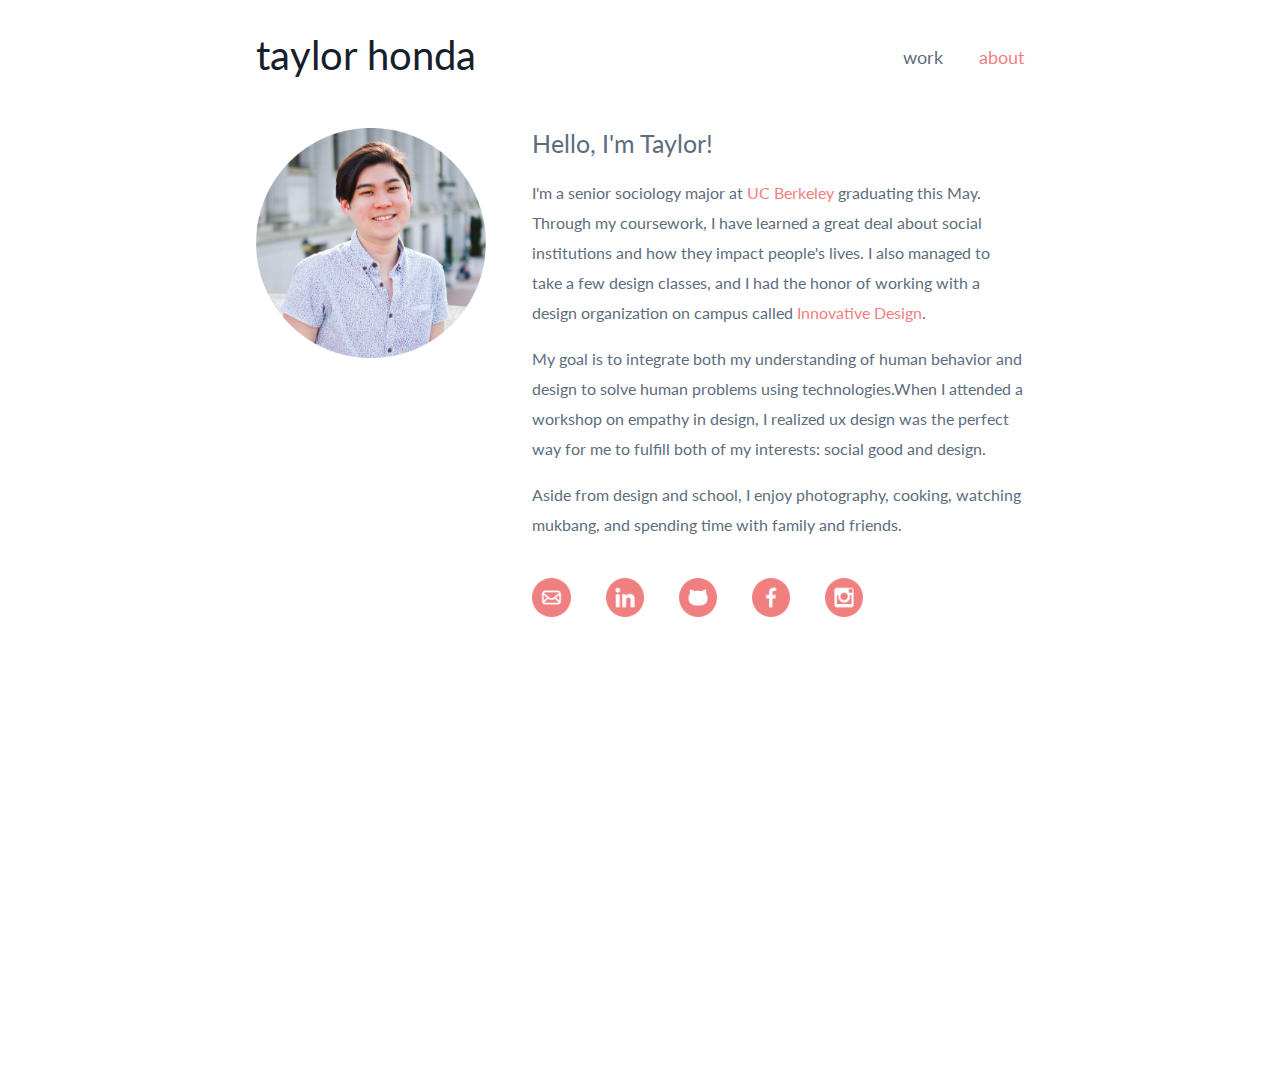
==== about.html @ 9b148572 "Responsiveness" ====
<!DOCTYPE html>
<html>
	<head>
		<title>Taylor Honda</title>
		<link href="https://fonts.googleapis.com/css?family=Lato" rel="stylesheet">
		<link rel="stylesheet" href="assets/css/style.css">
		<link rel="stylesheet" href="assets/css/material-scrolltop.css">
		<script type="text/javascript" src="https://ajax.googleapis.com/ajax/libs/jquery/3.2.1/jquery.min.js"></script>
		<script type="text/javascript" src="assets/js/material-scrolltop.js"></script>
		<script type="text/javascript" src="assets/js/script.js"></script>
		<link rel='shortcut icon' href='assets/img/favicon.png' type='image/x-icon'/ >
		<meta name="title" content="Taylor Honda" />
		<meta name="description" content="Design Portfolio" />
		<meta property='og:image' content='http://taylorhonda.github.io/assets/img/me.jpg'/>
		<meta name="viewport" content="width=device-width, initial-scale=1, shrink-to-fit=no">
	</head>

	<body>
		<div id="navbar">
			<div id="nav">
				<nav>
					<a id="title" href="index.html">
						taylor honda
					</a>
					<div class="pages">
						<a id="uiux" href="index.html">work</font>
						</a>
						<a id="about" href="about.html">
							<font color="#F08080">
							about
						</a>
					</div>
				</nav>
			</div>
		</div>

		<div class="container">
			<div class="content">
				<div id="block">
					<img id="me" src="assets/img/profilepic.png">
				</div>
				<div id="aboutme">
					<div id="bodytext"><h class="name">Hello, I'm Taylor!</h></div>

					<div id="bodytext"><p>I'm a senior sociology major at <a class="links" href="http://www.berkeley.edu/">UC Berkeley</a> graduating this May. Through my coursework, I have learned a great deal about social institutions and how they impact people's lives. I also managed to take a few design classes, and I had the honor of working with a design organization on campus called <a class="links" href="http://www.innovativedesign.club/">Innovative Design</a>.</p>

					<p>My goal is to integrate both my understanding of human behavior and design to solve human problems using technologies.When I attended a workshop on empathy in design, I realized ux design was the perfect way for me to fulfill both of my interests: social good and design.</p>

					<p>Aside from design and school, I enjoy photography, cooking, watching mukbang, and spending time with family and friends.</p>
					</div>
					<div class="socialmedia">
						<a href="mailto:taylorhonda@berkeley.edu"><img class="link" id="email" src="assets/img/email.png"></a>
						<a href="https://www.linkedin.com/in/taylorhonda/"><img class="link" id="linkedin" src="assets/img/linkedin.png"></a>
						<a href="https://github.com/taylorhonda"><img class="link" id="github" src="assets/img/github.png"></a>
						<a href="https://www.facebook.com/taylorhonda"><img class="link" id="facebook" src="assets/img/facebook.png"></a>
						<a href="https://www.instagram.com/taylor_toyota/"><img class="link" id="instagram" src="assets/img/instagram.png"></a>
					</div>
				</div>
			</div>
		</div>
		

	</body>
</html>
---- assets/css/style.css ----
body {
	margin: 0;
	padding: 0;
	font-family: 'Lato', sans-serif;
	background-color: white;
}

#navbar {
	position: fixed;
	width: 100%;
	height: 10%;
	text-align: center;
	z-index: 5;
}

#navbar #nav {
	height: 120%;
	margin-bottom: 1%;
	background-color: rgba(255, 255, 255, 1);
}

nav {
	display: inline-block;
	text-align: left;
	width: 60%;
	margin: 0 auto;
}

#title {
	padding-top: 4%;
	font-size: 40px;
	font-family: 'Lato', sans-serif;
	text-decoration: none;
	color: #17202A;
	-webkit-transition: 0.4s;
	-moz-transition: 0.4s;
	-ms-transition: 0.4s;
	transition: 0.4s;
	font-weight: 400;
	float: left;

}

#title:hover {
	opacity: 0.4;
}

.pages {
	font-size: 18px;
	text-align: right;	
	padding-top: 6%;

}

.pages #uiux, #graphicdesign, #photos, #about {
	margin-left: 4%;
	text-decoration: none;
	color: #5D6D7E;
	-webkit-transition: 0.4s;
	-moz-transition: 0.4s;
	-ms-transition: 0.4s;
	transition: 0.4s;

}

#uiux:hover, #graphicdesign:hover, #photos:hover, #about:hover {
	opacity: 0.4;
}

.container {
	padding-top: 12%;
	width: 60%;
	margin: 0 auto;	
}

.content {
	width: 100%;
	display: block;
}

#bio-short {
	margin: 0 auto;
	margin-bottom: 7%;
	text-align: left;
	text-decoration: none;
	font-size: 18px;
	font-weight: 300;

}

.links {
	text-decoration: none;
	color: #F08080;

}
.back-to-all {
	text-decoration: none;
	color: #F08080;
	padding-bottom: 50px;
	font-size: 20px;

}


#work {
	margin: 0 auto;
	position: relative;
}

.box {
	position: relative;
	width: 100%;
}

.ux {
	width: 100%;
	margin-bottom: 2%;
	position: relative;
}

.overlay {
	position: absolute;
	top: 0;
	bottom: 0;
	left: 0;
	right: 0;
	height: 100%;
	width: 100%;
	opacity: 0;
	-webkit-transition: 0.4s;
	-moz-transition: 0.4s;
	-ms-transition: 0.4s;
	transition: 0.4s;
	background-color: white;
	cursor: pointer
}

.box:hover .overlay {
	opacity: 0.75;
}

.overlay-two {
	position: absolute;
	top: 0;
	bottom: 0;
	left: 0;
	right: 0;
	height: 100%;
	width: 100%;
	opacity: 0;
	-webkit-transition: 0.4s;
	-moz-transition: 0.4s;
	-ms-transition: 0.4s;
	transition: 0.4s;
	background-color: white;
	cursor: pointer;
}

.box:hover .overlay-two {
	opacity: 0.4;

}

.description {
	font-size: 30px;
	color: #17202A;
	position: absolute;
	text-align: center;
	bottom: 0;
	width: 100%;
	height: 10%;
	margin: 0 auto;
	top: 44%;
	text-decoration: none;
	visibility: hidden;

}

.box:hover .description {
	visibility: visible;
	-webkit-transition: 0.4s;
	-moz-transition: 0.4s;
	-ms-transition: 0.4s;
	transition: 0.4s;

}

/*photos page*/

/*
.column {
	width: 49.5%;
	float: left;
}

#column-one {
	padding-right: 1%;

}

.photo {
	width: 100%;
	padding-bottom: 1%;

}

.photo:hover {
	opacity: 50%;
}

.overlay2 {
	position: absolute;
	top: 0;
	bottom: 0;
	left: 0;
	right: 0;
	height: 100%;
	width: 100%;
	opacity: 0;
	-webkit-transition: 0.4s;
	-moz-transition: 0.4s;
	-ms-transition: 0.4s;
	transition: 0.4s;
	background-color: white;
	cursor: pointer


}

*/

.box:hover .overlay2 {
	opacity: 0.75;

}



#block {
	width: 30%;
	height: 100vh;
	float: left;
	padding-right: 6%;

}

.name {
	font-size: 25px;
}

#me {
	width: 100%

}

#aboutme {
	width: 100%;


}

#bodytext {
	color: #5D6D7E;
	line-height: 30px;
	font-size: 16px;

}
.element {
	padding-top: 1%;
	width: 60%;
	margin: 0 auto;	
}

.socialmedia {
	margin-top: 5%;
	margin-bottom: 3%;

}
.link#email, #linkedin, #github, #instagram, #facebook {
	width: 5%;
	margin-right: 4%;
	-webkit-transition: 0.4s;
	-moz-transition: 0.4s;
	-ms-transition: 0.4s;
	transition: 0.4s;

}

#email:hover, #linkedin:hover, #github:hover, #instagram:hover, #facebook:hover {
	opacity: 0.4;

}

.product {
	font-size: 30px;
	text-align: left;
	padding-bottom: 1%;
}

.product#subbook {
	color: #85ceba;
}

.tools {
	font-size: 16px;
	text-align: left;
	padding-bottom: 1%;
	color: #5D6D7E;

}

.line {
	height: 0.25px;
	background-color: #5D6D7E;
	border-bottom:1px solid #5D6D7E;
	margin-bottom: 3%;

}

.explanation {
	font-size: 16px;
	line-height: 30px;
	margin-bottom: 3%;
}


.heading {
	font-size: 25px;
	color: #85ceba;
	margin-bottom: 3%;
}

/* Landscape phones and down */
@media (min-width: 300px) {
	nav {
		width: 90%;
	}

	#navbar #nav {
		height: 80%;
		padding-bottom: 1%;
	}

	#title {
		font-size: 25px;
	}

	.container {
		padding-top: 18%;
		width: 90%;
		margin: 0 auto;	
	}

	.pages {
		font-size: 13px;
		padding-top: 6%;
	}

	#bio-short {
		font-size: 16px;

	}
	.description {
		font-size: 16px;
	}

	.photo {
		padding-bottom: .5%;
		margin: 0 auto;
	}

	#block {
		width: 40%;
		height: 20%;
		float: none;
		padding-bottom: 6%;

	}

	#bodytext {
		line-height: 30px;
		font-size: 16px;

	}

	.element {
		width: 100%;
	}

	.product {
	font-size: 18px;

	}

	.tools {
	font-size: 16px;

	}
	.explanation {
	font-size: 16px;
	line-height: 20px;
	margin-bottom: 3%;

	}
	.heading {
	font-size: 18px;
	}

	.line {
	height: 0.1px;
	background-color: #5D6D7E;
	border-bottom:1px solid #5D6D7E;
	margin-bottom: 3%;
	}

	.link#email, #linkedin, #github, #instagram, #facebook {
		width: 6%;
		margin-right: 4%;
	}

	/* You might do landscape phones here if your content seems to need it */
	@media (min-width: 450px) {
		#navbar #nav {
			height: 150%;
		}
	/* Starting into tablets somewhere in here */
	@media (min-width: 600px) {
		#navbar #nav {
			height: 80%;
		}
	/* Perhaps bigger tablets */
	@media (min-width: 750px) {

		nav {
			width:70%;
		}
		#navbar #nav {
			height: 70%;
		}

		.container {
			width: 70%;
			padding-top: 12%;
		}

		#title {
		font-size: 30px;
		}	
		.pages {
			font-size: 20px;
			text-align: right;	
			padding-top: 5%;
		}
		#bio-short {
		font-size: 16px;
		margin-bottom: 4%;


		}
		.description {
			font-size: 16px;
		}

		#block {
			width: 40%;
			height: 20%;
			float: none;
			padding-bottom: 6%;

		}

		#bodytext {
			line-height: 30px;
			font-size: 16px;

		}

		.product {
		font-size: 18px;

		}

		.tools {
		font-size: 16px;

		}
		.explanation {
		font-size: 16px;
		line-height: 20px;
		margin-bottom: 3%;

		}
		.heading {
		font-size: 18px;
		}

		.line {
		height: 0.1px;
		background-color: #5D6D7E;
		border-bottom:1px solid #5D6D7E;
		margin-bottom: 3%;
		}

		.link#email, #linkedin, #github, #instagram, #facebook {
			width: 4%;
			margin-right: 4%;
		}

	@media (min-width: 850px) {
		#navbar #nav {
			height: 80%;
		}
		.container {
			padding-top: 20%;
		}

	/* Desktop screen or landscape tablet */
	@media (min-width: 900px) {
		}

		body {
			margin: 0;
			padding: 0;
			font-family: 'Lato', sans-serif;
			background-color: white;
		}

		#navbar {
			position: fixed;
			width: 100%;
			height: 10%;
			text-align: center;
			z-index: 5;
		}

		#navbar #nav {
			height: 80%;
			margin-bottom: 1%;
			background-color: rgba(255, 255, 255, 1);
		}

		nav {
			display: inline-block;
			text-align: left;
			width: 60%;
			margin: 0 auto;
		}

		#title {
			padding-top: 4%;
			font-size: 40px;
			font-family: 'Lato', sans-serif;
			text-decoration: none;
			color: #17202A;
			-webkit-transition: 0.4s;
			-moz-transition: 0.4s;
			-ms-transition: 0.4s;
			transition: 0.4s;
			font-weight: 400;
			float: left;

		}

		#title:hover {
			opacity: 0.4;
		}

		.pages {
			font-size: 18px;
			text-align: right;	
			padding-top: 6%;

		}

		.pages #uiux, #graphicdesign, #photos, #about {
			margin-left: 4%;
			text-decoration: none;
			color: #5D6D7E;
			-webkit-transition: 0.4s;
			-moz-transition: 0.4s;
			-ms-transition: 0.4s;
			transition: 0.4s;

		}

		#uiux:hover, #graphicdesign:hover, #photos:hover, #about:hover {
			opacity: 0.4;
		}

		.container {
			padding-top: 12%;
			width: 60%;
			margin: 0 auto;	
		}

		.content {
			width: 100%;
			display: block;
		}

		#bio-short {
			margin: 0 auto;
			margin-bottom: 7%;
			text-align: left;
			text-decoration: none;
			font-size: 18px;
			font-weight: 300;

		}

		.links {
			text-decoration: none;
			color: #F08080;

		}
		.back-to-all {
			text-decoration: none;
			color: #F08080;
			padding-bottom: 50px;
			font-size: 20px;

		}


		#work {
			margin: 0 auto;
			position: relative;
		}

		.box {
			position: relative;
			width: 100%;
		}

		.ux {
			width: 100%;
			margin-bottom: 2%;
			position: relative;
		}

		.overlay {
			position: absolute;
			top: 0;
			bottom: 0;
			left: 0;
			right: 0;
			height: 100%;
			width: 100%;
			opacity: 0;
			-webkit-transition: 0.4s;
			-moz-transition: 0.4s;
			-ms-transition: 0.4s;
			transition: 0.4s;
			background-color: white;
			cursor: pointer
		}

		.box:hover .overlay {
			opacity: 0.75;
		}

		.overlay-two {
			position: absolute;
			top: 0;
			bottom: 0;
			left: 0;
			right: 0;
			height: 100%;
			width: 100%;
			opacity: 0;
			-webkit-transition: 0.4s;
			-moz-transition: 0.4s;
			-ms-transition: 0.4s;
			transition: 0.4s;
			background-color: white;
			cursor: pointer;
		}

		.box:hover .overlay-two {
			opacity: 0.4;

		}

		.description {
			font-size: 30px;
			color: #17202A;
			position: absolute;
			text-align: center;
			bottom: 0;
			width: 100%;
			height: 10%;
			margin: 0 auto;
			top: 44%;
			text-decoration: none;
			visibility: hidden;

		}

		.box:hover .description {
			visibility: visible;
			-webkit-transition: 0.4s;
			-moz-transition: 0.4s;
			-ms-transition: 0.4s;
			transition: 0.4s;

		}

		*/

		.box:hover .overlay2 {
			opacity: 0.75;

		}



		#block {
			width: 30%;
			height: 100vh;
			float: left;
			padding-right: 6%;

		}

		.name {
			font-size: 25px;
		}

		#me {
			width: 100%

		}

		#aboutme {
			width: 100%;


		}

		#bodytext {
			color: #5D6D7E;
			line-height: 30px;
			font-size: 16px;

		}
		.element {
			padding-top: 1%;
			width: 60%;
			margin: 0 auto;	
		}

		.socialmedia {
			margin-top: 5%;
			margin-bottom: 3%;

		}
		.link#email, #linkedin, #github, #instagram, #facebook {
			width: 5%;
			margin-right: 4%;
			-webkit-transition: 0.4s;
			-moz-transition: 0.4s;
			-ms-transition: 0.4s;
			transition: 0.4s;

		}

		#email:hover, #linkedin:hover, #github:hover, #instagram:hover, #facebook:hover {
			opacity: 0.4;

		}

		.product {
			font-size: 30px;
			text-align: left;
			padding-bottom: 1%;
		}

		.product#subbook {
			color: #85ceba;
		}

		.tools {
			font-size: 16px;
			text-align: left;
			padding-bottom: 1%;
			color: #5D6D7E;

		}

		.line {
			height: 0.25px;
			background-color: #5D6D7E;
			border-bottom:1px solid #5D6D7E;
			margin-bottom: 3%;

		}

		.explanation {
			font-size: 16px;
			line-height: 30px;
			margin-bottom: 3%;
		}


		.heading {
			font-size: 25px;
			color: #85ceba;
			margin-bottom: 3%;
		}

	/*Ipad Pro*/
	@media (min-width: 1024px) {
		#navbar #nav {
			height: 60%;
		}
		.container {
			padding-top: 10%;
		}

	/*Larger Desktop*/
	@media (min-width: 1024px) {
		#navbar #nav {
			height: 90%;
		}
		.container {
			padding-top: 10%;
		}
---- assets/css/material-scrolltop.css ----
/**
* material-scrolltop
*
* Author: Bartholomej
* Website: https://github.com/bartholomej/material-scrolltop
* Docs: https://github.com/bartholomej/material-scrolltop
* Repo: https://github.com/bartholomej/material-scrolltop
* Issues: https://github.com/bartholomej/material-scrolltop/issues
*/

.material-scrolltop {
    display: block;
    position: fixed;
    width: 0;
    height: 0;
    bottom: 23px;
    right: 23px;
    padding: 0;
    overflow: hidden;
    outline: none;
    border: none;
    border-radius: 2px;
    box-shadow: 0 3px 10px rgba(0, 0, 0, 0.5);
    cursor: hand;
    border-radius: 50%;
    background: #4caf50;
    -webkit-tap-highlight-color: rgba(0, 0, 0, 0);
    -webkit-transition: all 0.3s cubic-bezier(0.25, 0.25, 0, 1);
    -ms-transition: all 0.3s cubic-bezier(0.25, 0.25, 0, 1);
    -moz-transition: all 0.3s cubic-bezier(0.25, 0.25, 0, 1);
    -o-transition: all 0.3s cubic-bezier(0.25, 0.25, 0, 1);
    transition: all 0.3s cubic-bezier(0.25, 0.25, 0, 1);
}

.material-scrolltop:hover {
    background-color: #4caf50;
    text-decoration: none;
    box-shadow: 0 3px 10px rgba(0, 0, 0, 0.5), 0 3px 15px rgba(0, 0, 0, 0.5);
}

.material-scrolltop::before {
    position: absolute;
    top: 50%;
    left: 50%;
    -webkit-transform: translate(-50%, -50%);
    -ms-transform: translate(-50%, -50%);
    -moz-transform: translate(-50%, -50%);
    -o-transform: translate(-50%, -50%);
    transform: translate(-50%, -50%);
    content: "";
    width: 0;
    border-radius: 100%;
    background: #66bb6a;
}

.material-scrolltop:active::before {
    width: 120%;
    padding-top: 120%;
    -webkit-transition: all 0.2s ease-out;
    -ms-transition: all 0.2s ease-out;
    -moz-transition: all 0.2s ease-out;
    -o-transition: all 0.2s ease-out;
    transition: all 0.2s ease-out;
}

.material-scrolltop.reveal {
    width: 56px;
    height: 56px;
}

.material-scrolltop span {
    display: block;
    font-size: 25px;
    color: #fff;
}

.material-scrolltop,
.material-scrolltop::before {
    background-image: url(icons/top-arrow.svg);
    background-position: center 50%;
    background-repeat: no-repeat;
}
/*# sourceMappingURL=material-scrolltop.css.map */
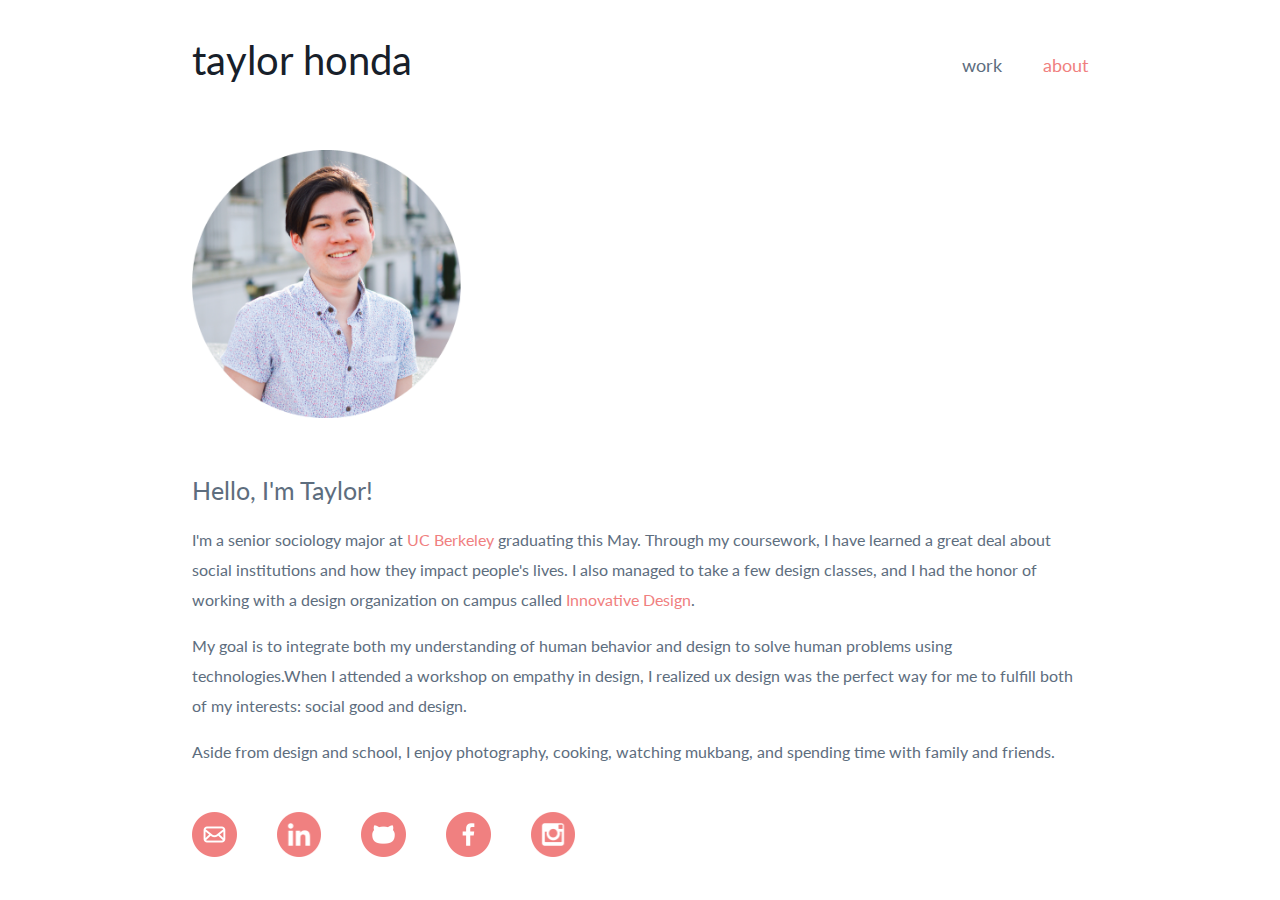
==== commit ba2ac522: "Responsive Test #3" ====
--- a/about.html
+++ b/about.html
@@ -4,9 +4,8 @@
 		<title>Taylor Honda</title>
 		<link href="https://fonts.googleapis.com/css?family=Lato" rel="stylesheet">
 		<link rel="stylesheet" href="assets/css/style.css">
+		<link rel="stylesheet" href="assets/css/style2.css">
 		<link rel="stylesheet" href="assets/css/material-scrolltop.css">
-		<script type="text/javascript" src="https://ajax.googleapis.com/ajax/libs/jquery/3.2.1/jquery.min.js"></script>
-		<script type="text/javascript" src="assets/js/material-scrolltop.js"></script>
 		<script type="text/javascript" src="assets/js/script.js"></script>
 		<link rel='shortcut icon' href='assets/img/favicon.png' type='image/x-icon'/ >
 		<meta name="title" content="Taylor Honda" />
--- a/assets/css/style.css
+++ b/assets/css/style.css
@@ -4,6 +4,8 @@
 	font-family: 'Lato', sans-serif;
 	background-color: white;
 }
+
+/*Navigation Bar*/
 
 #navbar {
 	position: fixed;
@@ -67,8 +69,10 @@
 	opacity: 0.4;
 }
 
+/*Body of Content*/
+
 .container {
-	padding-top: 12%;
+	padding-top: 10%;
 	width: 60%;
 	margin: 0 auto;	
 }
@@ -330,38 +334,147 @@
 	margin-bottom: 3%;
 }
 
-/* Landscape phones and down */
-@media (min-width: 300px) {
+
+
+
+
+
+/*Media Queries*/
+
+/* Large desktop */
+@media (min-width: 1500px) {
+	nav {
+		width: 1000px;
+	}
+
+	#navbar #nav {
+		height: 90px;
+		padding-bottom: 1%;
+	}
+
+	#title {
+		font-size: 40px;
+	}
+
+	.pages {
+		font-size: 18px;
+	}
+
+	.container {
+		padding-top: 150px;
+		width: 1000px;
+		margin: 0 auto;	
+	}
+
+	.photo {
+		padding-bottom: .5%;
+		margin: 0 auto;
+	}
+
+	#block {
+		width: 30%;
+		height: 20%;
+		padding-bottom: 6%;
+
+	}
+
+	#bodytext {
+		line-height: 30px;
+		font-size: 16px;
+
+	}
+	.line {
+		height: 0.1px;
+		background-color: #5D6D7E;
+		border-bottom:1px solid #5D6D7E;
+		margin-bottom: 3%;
+		}
+
+	.link#email, #linkedin, #github, #instagram, #facebook {
+		width: 5%;
+		margin-right: 4%;
+		}
+}
+
+/* Large Tablet */
+@media (min-width: 980px) and (max-width: 1499px) {
+	nav {
+		width: 70%;
+	}
+
+	#navbar #nav {
+		height: 85px;
+		padding-bottom: 1%;
+	}
+
+	#title {
+		font-size: 40px;
+	}
+
+	.pages {
+		font-size: 18px;
+	}
+
+	.container {
+		padding-top: 150px;
+		width: 70%;
+		margin: 0 auto;	
+	}
+
+	.photo {
+		padding-bottom: .5%;
+		margin: 0 auto;
+	}
+
+	#block {
+		width: 30%;
+		height: 20%;
+		float: none;
+		padding-bottom: 6%;
+
+	}
+
+	#bodytext {
+		line-height: 30px;
+		font-size: 16px;
+
+	}
+	.line {
+		height: 0.1px;
+		background-color: #5D6D7E;
+		border-bottom:1px solid #5D6D7E;
+		margin-bottom: 3%;
+		}
+
+	.link#email, #linkedin, #github, #instagram, #facebook {
+		width: 5%;
+		margin-right: 4%;
+		}
+}
+
+/* Portrait tablet to landscape and desktop */
+@media (min-width: 768px) and (max-width: 979px) {
 	nav {
 		width: 90%;
 	}
 
 	#navbar #nav {
-		height: 80%;
+		height: 80px;
 		padding-bottom: 1%;
 	}
 
 	#title {
-		font-size: 25px;
+		font-size: 40px;
+	}
+
+	.pages {
+		font-size: 18px;
 	}
 
 	.container {
-		padding-top: 18%;
+		padding-top: 120px;
 		width: 90%;
 		margin: 0 auto;	
-	}
-
-	.pages {
-		font-size: 13px;
-		padding-top: 6%;
-	}
-
-	#bio-short {
-		font-size: 16px;
-
-	}
-	.description {
-		font-size: 16px;
 	}
 
 	.photo {
@@ -382,450 +495,126 @@
 		font-size: 16px;
 
 	}
-
-	.element {
-		width: 100%;
-	}
-
-	.product {
-	font-size: 18px;
-
-	}
-
-	.tools {
-	font-size: 16px;
-
-	}
-	.explanation {
-	font-size: 16px;
-	line-height: 20px;
-	margin-bottom: 3%;
-
-	}
-	.heading {
-	font-size: 18px;
-	}
-
 	.line {
-	height: 0.1px;
-	background-color: #5D6D7E;
-	border-bottom:1px solid #5D6D7E;
-	margin-bottom: 3%;
-	}
-
-	.link#email, #linkedin, #github, #instagram, #facebook {
-		width: 6%;
-		margin-right: 4%;
-	}
-
-	/* You might do landscape phones here if your content seems to need it */
-	@media (min-width: 450px) {
-		#navbar #nav {
-			height: 150%;
-		}
-	/* Starting into tablets somewhere in here */
-	@media (min-width: 600px) {
-		#navbar #nav {
-			height: 80%;
-		}
-	/* Perhaps bigger tablets */
-	@media (min-width: 750px) {
-
-		nav {
-			width:70%;
-		}
-		#navbar #nav {
-			height: 70%;
-		}
-
-		.container {
-			width: 70%;
-			padding-top: 12%;
-		}
-
-		#title {
-		font-size: 30px;
-		}	
-		.pages {
-			font-size: 20px;
-			text-align: right;	
-			padding-top: 5%;
-		}
-		#bio-short {
-		font-size: 16px;
-		margin-bottom: 4%;
-
-
-		}
-		.description {
-			font-size: 16px;
-		}
-
-		#block {
-			width: 40%;
-			height: 20%;
-			float: none;
-			padding-bottom: 6%;
-
-		}
-
-		#bodytext {
-			line-height: 30px;
-			font-size: 16px;
-
-		}
-
-		.product {
-		font-size: 18px;
-
-		}
-
-		.tools {
-		font-size: 16px;
-
-		}
-		.explanation {
-		font-size: 16px;
-		line-height: 20px;
-		margin-bottom: 3%;
-
-		}
-		.heading {
-		font-size: 18px;
-		}
-
-		.line {
 		height: 0.1px;
 		background-color: #5D6D7E;
 		border-bottom:1px solid #5D6D7E;
 		margin-bottom: 3%;
 		}
 
-		.link#email, #linkedin, #github, #instagram, #facebook {
-			width: 4%;
-			margin-right: 4%;
-		}
-
-	@media (min-width: 850px) {
-		#navbar #nav {
-			height: 80%;
-		}
-		.container {
-			padding-top: 20%;
-		}
-
-	/* Desktop screen or landscape tablet */
-	@media (min-width: 900px) {
-		}
-
-		body {
-			margin: 0;
-			padding: 0;
-			font-family: 'Lato', sans-serif;
-			background-color: white;
-		}
-
-		#navbar {
-			position: fixed;
-			width: 100%;
-			height: 10%;
-			text-align: center;
-			z-index: 5;
-		}
-
-		#navbar #nav {
-			height: 80%;
-			margin-bottom: 1%;
-			background-color: rgba(255, 255, 255, 1);
-		}
-
-		nav {
-			display: inline-block;
-			text-align: left;
-			width: 60%;
-			margin: 0 auto;
-		}
-
-		#title {
-			padding-top: 4%;
-			font-size: 40px;
-			font-family: 'Lato', sans-serif;
-			text-decoration: none;
-			color: #17202A;
-			-webkit-transition: 0.4s;
-			-moz-transition: 0.4s;
-			-ms-transition: 0.4s;
-			transition: 0.4s;
-			font-weight: 400;
-			float: left;
-
-		}
-
-		#title:hover {
-			opacity: 0.4;
-		}
-
-		.pages {
-			font-size: 18px;
-			text-align: right;	
-			padding-top: 6%;
-
-		}
-
-		.pages #uiux, #graphicdesign, #photos, #about {
-			margin-left: 4%;
-			text-decoration: none;
-			color: #5D6D7E;
-			-webkit-transition: 0.4s;
-			-moz-transition: 0.4s;
-			-ms-transition: 0.4s;
-			transition: 0.4s;
-
-		}
-
-		#uiux:hover, #graphicdesign:hover, #photos:hover, #about:hover {
-			opacity: 0.4;
-		}
-
-		.container {
-			padding-top: 12%;
-			width: 60%;
-			margin: 0 auto;	
-		}
-
-		.content {
-			width: 100%;
-			display: block;
-		}
-
-		#bio-short {
-			margin: 0 auto;
-			margin-bottom: 7%;
-			text-align: left;
-			text-decoration: none;
-			font-size: 18px;
-			font-weight: 300;
-
-		}
-
-		.links {
-			text-decoration: none;
-			color: #F08080;
-
-		}
-		.back-to-all {
-			text-decoration: none;
-			color: #F08080;
-			padding-bottom: 50px;
-			font-size: 20px;
-
-		}
-
-
-		#work {
-			margin: 0 auto;
-			position: relative;
-		}
-
-		.box {
-			position: relative;
-			width: 100%;
-		}
-
-		.ux {
-			width: 100%;
-			margin-bottom: 2%;
-			position: relative;
-		}
-
-		.overlay {
-			position: absolute;
-			top: 0;
-			bottom: 0;
-			left: 0;
-			right: 0;
-			height: 100%;
-			width: 100%;
-			opacity: 0;
-			-webkit-transition: 0.4s;
-			-moz-transition: 0.4s;
-			-ms-transition: 0.4s;
-			transition: 0.4s;
-			background-color: white;
-			cursor: pointer
-		}
-
-		.box:hover .overlay {
-			opacity: 0.75;
-		}
-
-		.overlay-two {
-			position: absolute;
-			top: 0;
-			bottom: 0;
-			left: 0;
-			right: 0;
-			height: 100%;
-			width: 100%;
-			opacity: 0;
-			-webkit-transition: 0.4s;
-			-moz-transition: 0.4s;
-			-ms-transition: 0.4s;
-			transition: 0.4s;
-			background-color: white;
-			cursor: pointer;
-		}
-
-		.box:hover .overlay-two {
-			opacity: 0.4;
-
-		}
-
-		.description {
-			font-size: 30px;
-			color: #17202A;
-			position: absolute;
-			text-align: center;
-			bottom: 0;
-			width: 100%;
-			height: 10%;
-			margin: 0 auto;
-			top: 44%;
-			text-decoration: none;
-			visibility: hidden;
-
-		}
-
-		.box:hover .description {
-			visibility: visible;
-			-webkit-transition: 0.4s;
-			-moz-transition: 0.4s;
-			-ms-transition: 0.4s;
-			transition: 0.4s;
-
-		}
-
-		*/
-
-		.box:hover .overlay2 {
-			opacity: 0.75;
-
-		}
-
-
-
-		#block {
-			width: 30%;
-			height: 100vh;
-			float: left;
-			padding-right: 6%;
-
-		}
-
-		.name {
-			font-size: 25px;
-		}
-
-		#me {
-			width: 100%
-
-		}
-
-		#aboutme {
-			width: 100%;
-
-
-		}
-
-		#bodytext {
-			color: #5D6D7E;
-			line-height: 30px;
-			font-size: 16px;
-
-		}
-		.element {
-			padding-top: 1%;
-			width: 60%;
-			margin: 0 auto;	
-		}
-
-		.socialmedia {
-			margin-top: 5%;
-			margin-bottom: 3%;
-
-		}
-		.link#email, #linkedin, #github, #instagram, #facebook {
-			width: 5%;
-			margin-right: 4%;
-			-webkit-transition: 0.4s;
-			-moz-transition: 0.4s;
-			-ms-transition: 0.4s;
-			transition: 0.4s;
-
-		}
-
-		#email:hover, #linkedin:hover, #github:hover, #instagram:hover, #facebook:hover {
-			opacity: 0.4;
-
-		}
-
-		.product {
-			font-size: 30px;
-			text-align: left;
-			padding-bottom: 1%;
-		}
-
-		.product#subbook {
-			color: #85ceba;
-		}
-
-		.tools {
-			font-size: 16px;
-			text-align: left;
-			padding-bottom: 1%;
-			color: #5D6D7E;
-
-		}
-
-		.line {
-			height: 0.25px;
-			background-color: #5D6D7E;
-			border-bottom:1px solid #5D6D7E;
-			margin-bottom: 3%;
-
-		}
-
-		.explanation {
-			font-size: 16px;
-			line-height: 30px;
-			margin-bottom: 3%;
-		}
-
-
-		.heading {
-			font-size: 25px;
-			color: #85ceba;
-			margin-bottom: 3%;
-		}
-
-	/*Ipad Pro*/
-	@media (min-width: 1024px) {
-		#navbar #nav {
-			height: 60%;
-		}
-		.container {
-			padding-top: 10%;
-		}
-
-	/*Larger Desktop*/
-	@media (min-width: 1024px) {
-		#navbar #nav {
-			height: 90%;
-		}
-		.container {
-			padding-top: 10%;
-		}
-
-
-	
-	
+	.link#email, #linkedin, #github, #instagram, #facebook {
+		width: 5%;
+		margin-right: 4%;
+		}
+}
+
+/* Landscape phone to portrait tablet */
+@media (min-width: 480px) and (max-width: 767px) {	
+	nav {
+		width: 90%;
+	}
+
+	#navbar #nav {
+		height: 75px;
+		padding-bottom: 1%;
+	}
+
+	#title {
+		font-size: 40px;
+	}
+	.pages {
+		font-size: 18px;
+	}
+
+	.container {
+		padding-top: 100px;
+		width: 90%;
+		margin: 0 auto;	
+	}
+
+	.photo {
+		padding-bottom: .5%;
+		margin: 0 auto;
+	}
+
+	#block {
+		width: 40%;
+		height: 20%;
+		float: none;
+		padding-bottom: 6%;
+
+	}
+
+	#bodytext {
+		line-height: 30px;
+		font-size: 16px;
+
+	}
+	.line {
+		height: 0.1px;
+		background-color: #5D6D7E;
+		border-bottom:1px solid #5D6D7E;
+		margin-bottom: 3%;
+		}
+
+	.link#email, #linkedin, #github, #instagram, #facebook {
+		width: 5%;
+		margin-right: 4%;
+		}
+}
+
+/* Landscape phones and down */
+@media (max-width: 480px) {
+	nav {
+		width: 90%;
+	}
+
+	#navbar #nav {
+		height: 50px;
+		padding-bottom: 1%;
+	}
+
+	#title {
+		font-size: 25px;
+	}
+
+	.container {
+		padding-top: 60px;
+		width: 90%;
+		margin: 0 auto;	
+	}
+
+	.photo {
+		padding-bottom: .5%;
+		margin: 0 auto;
+	}
+
+	#block {
+		width: 40%;
+		height: 20%;
+		float: none;
+		padding-bottom: 6%;
+
+	}
+
+	#bodytext {
+		line-height: 30px;
+		font-size: 16px;
+
+	}
+	.line {
+		height: 0.1px;
+		background-color: #5D6D7E;
+		border-bottom:1px solid #5D6D7E;
+		margin-bottom: 3%;
+		}
+
+	.link#email, #linkedin, #github, #instagram, #facebook {
+		width: 6%;
+		margin-right: 4%;
+		}
+}
+
+
+
+	--- a/assets/css/style2.css
+++ b/assets/css/style2.css
@@ -0,0 +1,11 @@
+
+}
+
+/* Landscape phone to portrait tablet */
+@media (max-width: 767px) { ... }
+
+/* Portrait tablet to landscape and desktop */
+@media (min-width: 768px) and (max-width: 979px) { ... }
+
+/* Large desktop */
+@media (min-width: 1200px) { ... }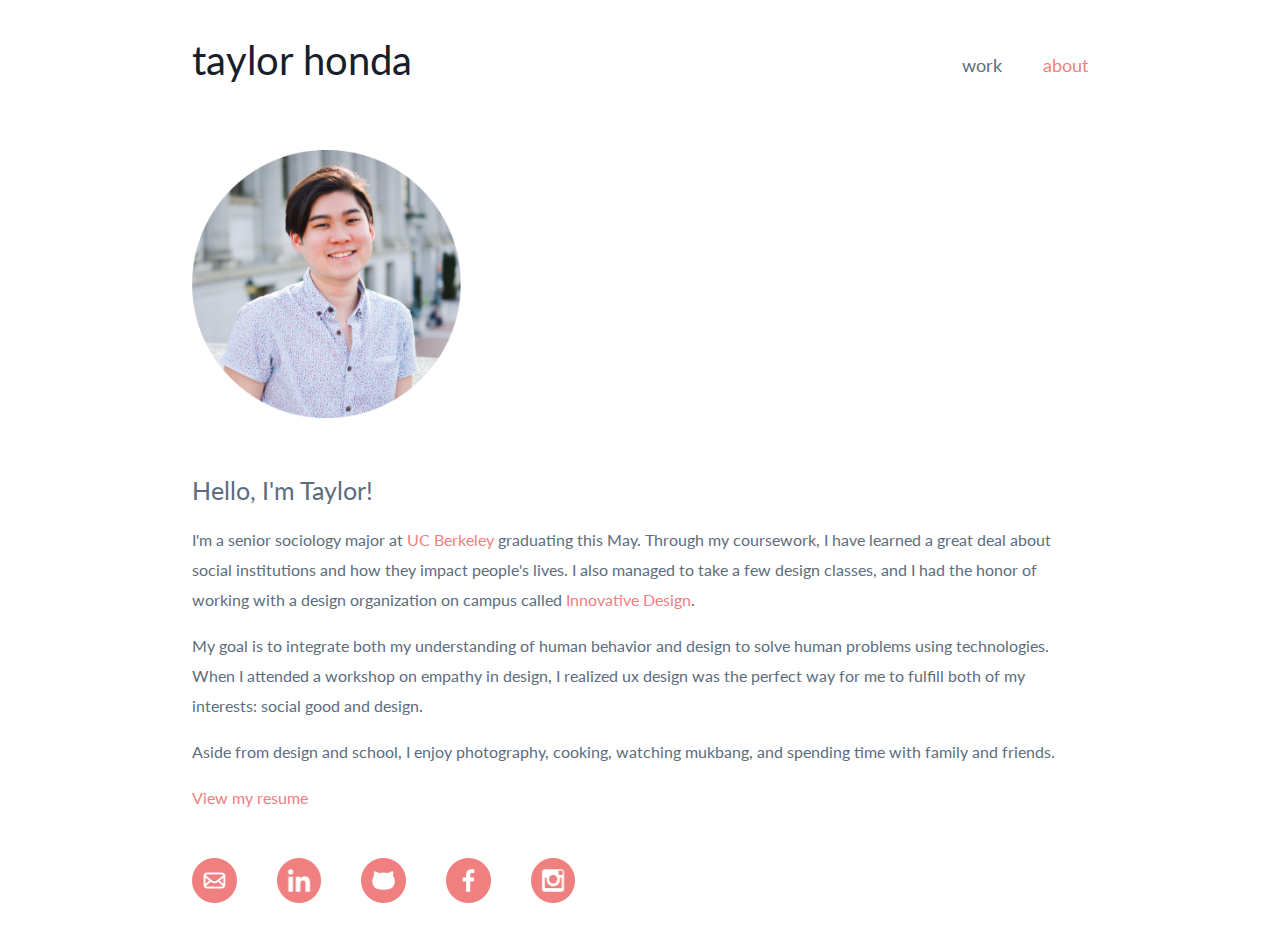
==== commit bda5a7ae: "hover effects" ====
--- a/about.html
+++ b/about.html
@@ -3,13 +3,14 @@
 	<head>
 		<title>Taylor Honda</title>
 		<link href="https://fonts.googleapis.com/css?family=Lato" rel="stylesheet">
+		<script src="https://ajax.googleapis.com/ajax/libs/jquery/3.2.0/jquery.min.js"></script>
+		<script src="assets/js/script.js"></script>
 		<link rel="stylesheet" href="assets/css/style.css">
-		<link rel="stylesheet" href="assets/css/style2.css">
-		<link rel="stylesheet" href="assets/css/material-scrolltop.css">
+		<link href="assets/css/lightbox.css" rel="stylesheet">
 		<script type="text/javascript" src="assets/js/script.js"></script>
 		<link rel='shortcut icon' href='assets/img/favicon.png' type='image/x-icon'/ >
 		<meta name="title" content="Taylor Honda" />
-		<meta name="description" content="Design Portfolio" />
+		<meta name="description" content="Taylor Honda's Design Portfolio" />
 		<meta property='og:image' content='http://taylorhonda.github.io/assets/img/me.jpg'/>
 		<meta name="viewport" content="width=device-width, initial-scale=1, shrink-to-fit=no">
 	</head>
@@ -22,11 +23,11 @@
 						taylor honda
 					</a>
 					<div class="pages">
-						<a id="uiux" href="index.html">work</font>
+						<a id="design" href="index.html"> 
+							work
 						</a>
 						<a id="about" href="about.html">
-							<font color="#F08080">
-							about
+							<font color="#F08080">about</font>
 						</a>
 					</div>
 				</nav>
@@ -43,9 +44,13 @@
 
 					<div id="bodytext"><p>I'm a senior sociology major at <a class="links" href="http://www.berkeley.edu/">UC Berkeley</a> graduating this May. Through my coursework, I have learned a great deal about social institutions and how they impact people's lives. I also managed to take a few design classes, and I had the honor of working with a design organization on campus called <a class="links" href="http://www.innovativedesign.club/">Innovative Design</a>.</p>
 
-					<p>My goal is to integrate both my understanding of human behavior and design to solve human problems using technologies.When I attended a workshop on empathy in design, I realized ux design was the perfect way for me to fulfill both of my interests: social good and design.</p>
+					<p>My goal is to integrate both my understanding of human behavior and design to solve human problems using technologies. When I attended a workshop on empathy in design, I realized ux design was the perfect way for me to fulfill both of my interests: social good and design.</p>
 
 					<p>Aside from design and school, I enjoy photography, cooking, watching mukbang, and spending time with family and friends.</p>
+
+					<p><a id="resume" href="assets/img/resume.pdf">
+						View my resume
+						</a></p>
 					</div>
 					<div class="socialmedia">
 						<a href="mailto:taylorhonda@berkeley.edu"><img class="link" id="email" src="assets/img/email.png"></a>
--- a/assets/css/style.css
+++ b/assets/css/style.css
@@ -54,7 +54,7 @@
 
 }
 
-.pages #uiux, #graphicdesign, #photos, #about {
+.pages #design, #about {
 	margin-left: 4%;
 	text-decoration: none;
 	color: #5D6D7E;
@@ -65,7 +65,20 @@
 
 }
 
-#uiux:hover, #graphicdesign:hover, #photos:hover, #about:hover {
+#resume {
+	text-decoration: none;
+	color: #F08080;
+	-webkit-transition: 0.4s;
+	-moz-transition: 0.4s;
+	-ms-transition: 0.4s;
+	transition: 0.4s;
+}
+
+#resume:hover {
+	opacity: 0.4;
+}
+
+#design:hover, #about:hover {
 	opacity: 0.4;
 }
 
@@ -97,14 +110,6 @@
 	color: #F08080;
 
 }
-.back-to-all {
-	text-decoration: none;
-	color: #F08080;
-	padding-bottom: 50px;
-	font-size: 20px;
-
-}
-
 
 #work {
 	margin: 0 auto;
@@ -118,8 +123,32 @@
 
 .ux {
 	width: 100%;
+	max-height: none;
 	margin-bottom: 2%;
 	position: relative;
+
+}
+
+.ux-2 {
+	width: 100%;
+	max-height: none;
+	margin-bottom: 2%;
+	position: relative;
+
+}
+
+.example img.ux-2 {
+	width: 100%;
+	margin-bottom: 2%;
+	position: relative;
+    -webkit-transition: opacity 0.4s ease-in-out;
+    -moz-transition: opacity 0.4s ease-in-out;
+    -ms-transition: opacity 0.4s ease-in-out;
+    transition: opacity 0.4s ease-in-out;
+}
+
+.example img.ux-2:hover {
+    opacity: 0.4;
 }
 
 .overlay {
@@ -131,38 +160,16 @@
 	height: 100%;
 	width: 100%;
 	opacity: 0;
-	-webkit-transition: 0.4s;
-	-moz-transition: 0.4s;
-	-ms-transition: 0.4s;
-	transition: 0.4s;
+	-webkit-transition: opacity 0.4s ease-in-out;
+    -moz-transition: opacity 0.4s ease-in-out;
+    -ms-transition: opacity 0.4s ease-in-out;
+    transition: opacity 0.4s ease-in-out;
 	background-color: white;
 	cursor: pointer
 }
 
 .box:hover .overlay {
 	opacity: 0.75;
-}
-
-.overlay-two {
-	position: absolute;
-	top: 0;
-	bottom: 0;
-	left: 0;
-	right: 0;
-	height: 100%;
-	width: 100%;
-	opacity: 0;
-	-webkit-transition: 0.4s;
-	-moz-transition: 0.4s;
-	-ms-transition: 0.4s;
-	transition: 0.4s;
-	background-color: white;
-	cursor: pointer;
-}
-
-.box:hover .overlay-two {
-	opacity: 0.4;
-
 }
 
 .description {
@@ -177,15 +184,16 @@
 	top: 44%;
 	text-decoration: none;
 	visibility: hidden;
+	-webkit-transition: opacity 0.4s ease-in-out;
+    -moz-transition: opacity 0.4s ease-in-out;
+    -ms-transition: opacity 0.4s ease-in-out;
+    transition: opacity 0.4s ease-in-out;
 
 }
 
 .box:hover .description {
 	visibility: visible;
-	-webkit-transition: 0.4s;
-	-moz-transition: 0.4s;
-	-ms-transition: 0.4s;
-	transition: 0.4s;
+	
 
 }
 
@@ -233,13 +241,6 @@
 
 */
 
-.box:hover .overlay2 {
-	opacity: 0.75;
-
-}
-
-
-
 #block {
 	width: 30%;
 	height: 100vh;
@@ -305,6 +306,10 @@
 	color: #85ceba;
 }
 
+.product#share {
+	color: #f68b63;
+}
+
 .tools {
 	font-size: 16px;
 	text-align: left;
@@ -328,10 +333,23 @@
 }
 
 
-.heading {
+.heading-subbook {
 	font-size: 25px;
 	color: #85ceba;
 	margin-bottom: 3%;
+}
+
+.heading-share {
+	font-size: 25px;
+	color: #f68b63;
+	margin-bottom: 3%;
+}
+
+.back-to-all {
+	font-size: 25px;
+	color: #F08080;
+	text-decoration: none;
+	padding-bottom: 5%;
 }
 
 
@@ -394,6 +412,12 @@
 		width: 5%;
 		margin-right: 4%;
 		}
+	.description {
+		font-size: 40px;
+		bottom: 0;
+		height: 15%;
+		top: 42%;
+	}
 }
 
 /* Large Tablet */
@@ -561,6 +585,13 @@
 		width: 5%;
 		margin-right: 4%;
 		}
+
+	.description {
+		font-size: 30px;
+		bottom: 0;
+		height: 15%;
+		top: 42%;
+	}
 }
 
 /* Landscape phones and down */
@@ -613,6 +644,14 @@
 		width: 6%;
 		margin-right: 4%;
 		}
+
+
+	.description {
+		font-size: 20px;
+		bottom: 0;
+		height: 15%;
+		top: 40%;
+	}
 }
 
 
